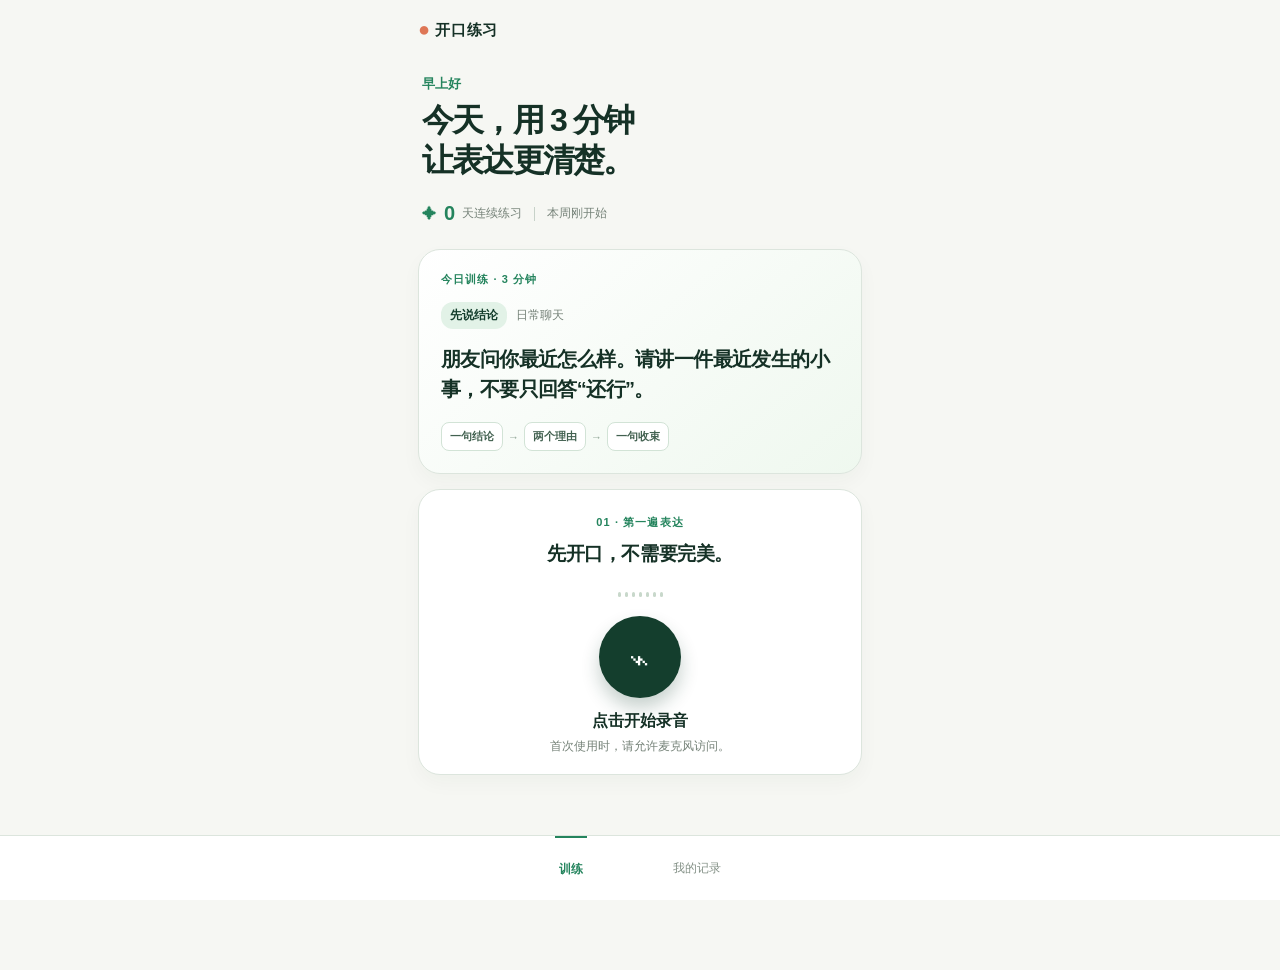
==== mobile-coach/index.html @ 358c885b "Deploy mobile speaking coach PWA" ====
<!doctype html>
<html lang="zh-CN">
  <head>
    <meta charset="UTF-8" />
    <meta name="viewport" content="width=device-width, initial-scale=1, viewport-fit=cover" />
    <meta name="theme-color" content="#143e2d" />
    <meta name="apple-mobile-web-app-capable" content="yes" />
    <meta name="apple-mobile-web-app-status-bar-style" content="black-translucent" />
    <meta name="apple-mobile-web-app-title" content="开口练习" />
    <link rel="manifest" href="manifest.webmanifest" />
    <link rel="apple-touch-icon" href="icon.svg" />
    <link rel="stylesheet" href="styles.css?v=2" />
    <title>开口练习</title>
  </head>
  <body>
    <main class="app-shell">
      <header class="top">
        <div class="brand"><span>●</span> 开口练习</div>
        <button class="install" id="installButton" type="button" hidden>添加到桌面</button>
      </header>

      <section class="welcome">
        <p id="greeting">晚上好</p>
        <h1>今天，用 3 分钟<br />让表达更清楚。</h1>
        <div class="streak-card"><span>✦</span><strong id="streak">0</strong><small>天连续练习</small><i></i><b id="weekProgress">本周刚开始</b></div>
      </section>

      <section class="today-card">
        <div class="eyebrow">今日训练 · 3 分钟</div>
        <div class="skill-row"><span class="skill-tag" id="focusTag">先说结论</span><span id="scenario">日常聊天</span></div>
        <h2 id="question">朋友问你最近怎么样。请讲一件最近发生的小事，不要只回答“还行”。</h2>
        <div class="formula"><b>一句结论</b><span>→</span><b>两个理由</b><span>→</span><b>一句收束</b></div>
      </section>

      <section class="record-card" id="recordCard">
        <p class="step">01 · 第一遍表达</p>
        <p class="record-tip" id="recordTip">先开口，不需要完美。</p>
        <div class="wave" id="wave" aria-label="麦克风输入"><i></i><i></i><i></i><i></i><i></i><i></i><i></i></div>
        <button class="mic-button" id="recordButton" type="button" aria-label="开始录音" aria-pressed="false"><span id="micIcon">⌁</span></button>
        <p class="record-label" id="recordLabel">点击开始录音</p>
        <p class="record-status" id="recordStatus">首次使用时，请允许麦克风访问。</p>
        <audio id="audio" controls hidden></audio>
      </section>

      <section class="transcript-card" id="transcriptCard" hidden>
        <div class="section-title"><div><p class="step">02 · 自动转文字</p><h3>这是你刚才的表达</h3></div><span id="transcriptState">识别中</span></div>
        <textarea id="transcript" rows="7" placeholder="语音转写会出现在这里。你也可以直接修改。"></textarea>
        <button class="feedback-button" id="feedbackButton" type="button">给我一个改进点</button>
      </section>

      <section class="feedback-card" id="feedbackCard" hidden>
        <p class="step">03 · 本轮只改一件事</p>
        <h3 id="feedbackTitle"></h3>
        <p id="feedbackText"></p>
        <button class="retry-button" id="retryButton" type="button">带着这个目标，再说一遍</button>
      </section>

      <section class="history-card" id="historyCard" hidden>
        <div class="section-title"><div><p class="step">练习回顾</p><h3>我的记录</h3></div><span id="historyCount">0 次</span></div>
        <div id="historyList" class="history-list"></div>
      </section>

      <section class="bottom-space"></section>
    </main>
    <nav class="bottom-nav"><button class="active" id="trainingButton">训练</button><button id="historyButton">我的记录</button></nav>
    <script src="app.js?v=2"></script>
  </body>
</html>
---- mobile-coach/styles.css ----
:root { --ink:#153126; --deep:#143e2d; --green:#24845d; --mint:#e2f2e7; --paper:#f6f7f3; --muted:#758278; --line:#dce5dd; font-family:-apple-system,BlinkMacSystemFont,"PingFang SC","Noto Sans SC",sans-serif; color:var(--ink); background:var(--paper); }
*{box-sizing:border-box} body{margin:0;background:var(--paper)} button,textarea{font:inherit}.app-shell{width:min(100%,480px);margin:0 auto;padding:calc(18px + env(safe-area-inset-top)) 18px 105px}.top{display:flex;align-items:center;justify-content:space-between}.brand{font-weight:750;font-size:15px;letter-spacing:.04em}.brand span{color:#de7655;font-size:20px;vertical-align:-1px}.install{border:1px solid #b6cfbf;border-radius:18px;background:white;color:var(--deep);font-size:12px;font-weight:700;padding:7px 10px}.welcome{padding:34px 4px 24px}.welcome p{margin:0 0 8px;color:var(--green);font-size:13px;font-weight:700}.welcome h1{font-size:32px;letter-spacing:-.055em;line-height:1.24;margin:0;font-weight:800}.streak-card{display:flex;align-items:center;gap:7px;margin-top:22px;color:var(--green);font-size:15px}.streak-card strong{font-size:20px}.streak-card small{color:var(--muted);font-size:12px}.streak-card i{height:14px;border-left:1px solid #c7d2c9;margin:0 5px}.streak-card b{color:var(--muted);font-size:12px;font-weight:500}.today-card,.record-card,.transcript-card,.feedback-card{border:1px solid var(--line);border-radius:22px;background:#fff;box-shadow:0 8px 20px rgba(24,47,33,.035)}.today-card{padding:22px;margin-bottom:15px;background:linear-gradient(140deg,#fff 0%,#eff8ef 100%)}.eyebrow,.step{margin:0;color:var(--green);font-size:11px;font-weight:800;letter-spacing:.1em}.skill-row{display:flex;gap:9px;align-items:center;margin:15px 0}.skill-row>span:last-child{font-size:12px;color:var(--muted)}.skill-tag{background:var(--mint);color:var(--deep);border-radius:12px;padding:5px 9px;font-size:12px;font-weight:750}.today-card h2{font-size:20px;line-height:1.5;letter-spacing:-.03em;margin:0}.formula{display:flex;align-items:center;gap:5px;flex-wrap:wrap;margin-top:18px;color:#426150;font-size:11px}.formula b{background:#fff;border:1px solid #d2e3d6;padding:6px 8px;border-radius:8px}.formula span{color:#91a697}.record-card{padding:25px 20px 18px;text-align:center}.record-tip{margin:11px 0 8px;font-size:19px;font-weight:750;letter-spacing:-.025em}.wave{height:31px;display:flex;justify-content:center;align-items:center;gap:4px;margin:12px 0 6px}.wave i{display:block;background:#c8d8cb;width:3px;height:5px;border-radius:4px;transition:height .08s,background .08s}.wave.listening i{background:#4ca67a}.wave.listening i:nth-child(2n){height:18px}.wave.listening i:nth-child(3n){height:28px}.mic-button{width:82px;height:82px;border:0;border-radius:50%;background:var(--deep);color:#fff;box-shadow:0 10px 18px rgba(20,62,45,.24);font-size:37px;line-height:1}.mic-button.recording{background:#bc563e;animation:pulse 1.3s infinite}.record-label{font-weight:750;margin:13px 0 5px}.record-status{font-size:12px;line-height:1.55;color:var(--muted);margin:0 auto;max-width:280px}.record-card audio{width:100%;margin-top:16px}.transcript-card,.feedback-card{margin-top:15px;padding:20px}.section-title{display:flex;justify-content:space-between;align-items:flex-start}.section-title h3,.feedback-card h3{font-size:19px;letter-spacing:-.03em;margin:7px 0 15px}.section-title>span{background:#fff1d7;color:#876123;font-size:11px;border-radius:11px;padding:5px 7px}.transcript-card textarea{width:100%;border:1px solid #cddbd0;border-radius:12px;padding:13px;background:#fbfdfb;color:var(--ink);line-height:1.65;resize:none}.feedback-button,.retry-button{width:100%;border:0;border-radius:12px;background:var(--green);color:white;padding:14px;margin-top:12px;font-weight:800}.feedback-card{background:var(--deep);border-color:var(--deep);color:white}.feedback-card .step{color:#a6dab7}.feedback-card h3{margin-top:9px}.feedback-card p:last-of-type{color:#d3e5d9;font-size:14px;line-height:1.7;margin-bottom:0}.retry-button{background:#fff;color:var(--deep)}.bottom-nav{position:fixed;bottom:0;left:0;right:0;height:calc(65px + env(safe-area-inset-bottom));padding-bottom:env(safe-area-inset-bottom);background:rgba(255,255,255,.94);backdrop-filter:blur(12px);border-top:1px solid var(--line);display:flex;justify-content:center;gap:82px;z-index:5}.bottom-nav button{border:0;background:transparent;color:#849187;padding:0 4px;font-size:12px}.bottom-nav button.active{color:var(--green);font-weight:800;border-top:2px solid var(--green)}.bottom-space{height:20px}@keyframes pulse{50%{box-shadow:0 0 0 11px rgba(188,86,62,.15)}}
/* History panel and mobile safe-area refinements */
.history-card{margin-top:15px;padding:20px;border:1px solid var(--line);border-radius:22px;background:#fff;box-shadow:0 8px 20px rgba(24,47,33,.035)}
.history-card h3{font-size:19px;letter-spacing:-.03em;margin:7px 0 15px}
.history-card .section-title>span{background:var(--mint);color:var(--green);font-size:11px;border-radius:11px;padding:5px 7px}
.history-list{display:grid;gap:10px}.history-item{border:1px solid #e2ebe3;border-radius:14px;padding:12px 13px;background:#fbfdfb}
.history-item div{display:flex;justify-content:space-between;gap:10px;align-items:center}.history-item strong{font-size:13px}.history-item small{color:var(--muted);font-size:11px}
.history-item p{margin:8px 0 0;color:#587062;font-size:13px;line-height:1.5;display:-webkit-box;-webkit-line-clamp:2;-webkit-box-orient:vertical;overflow:hidden}.empty-history{color:var(--muted);font-size:13px;line-height:1.6;margin:0}
.bottom-nav button{min-height:44px}.bottom-space{height:90px}
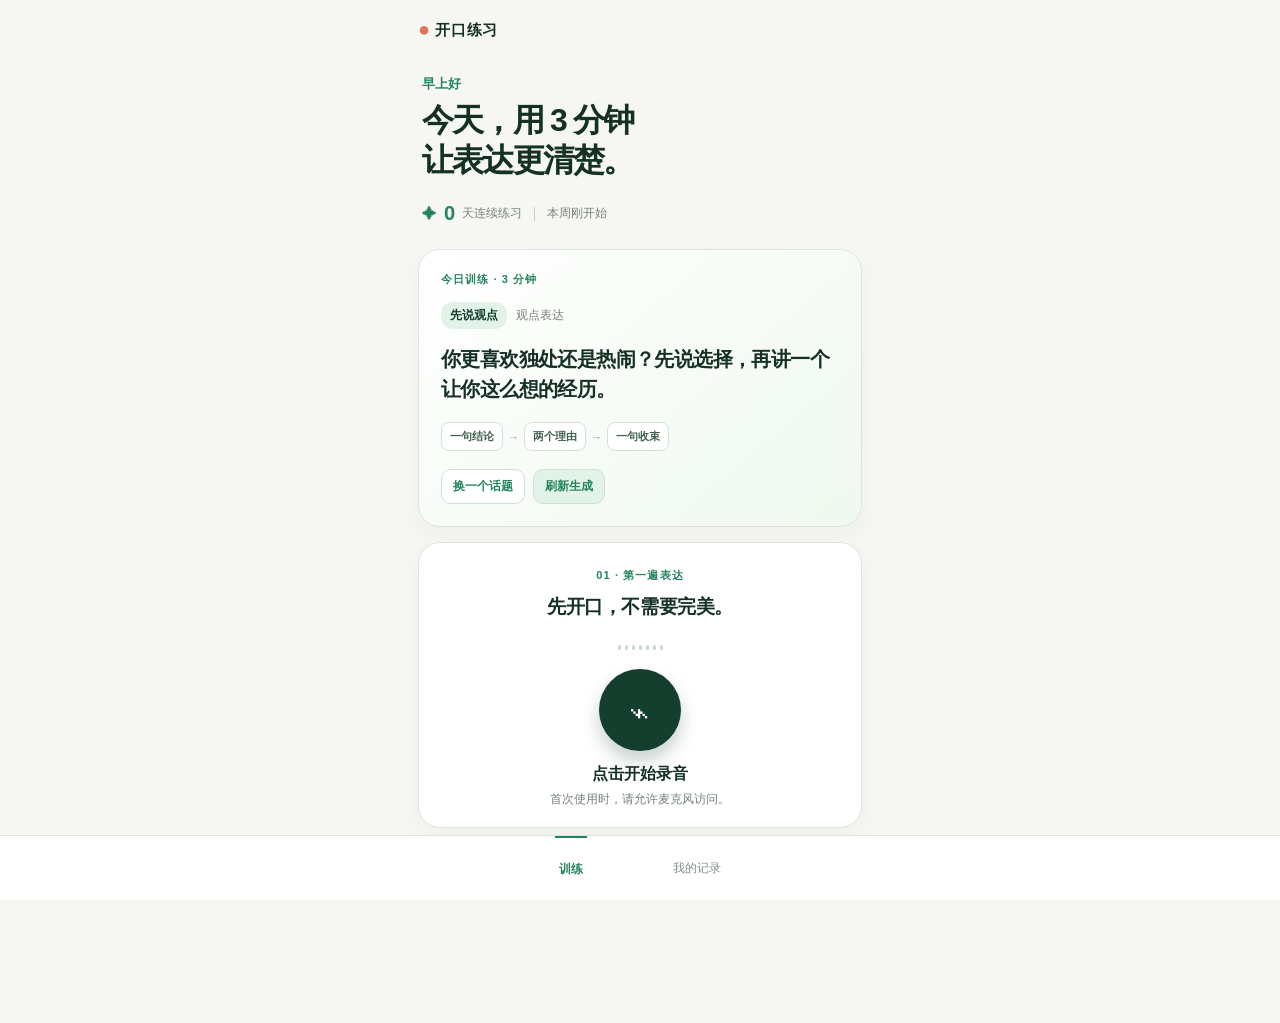
==== commit 80101733: "Fix recording duration and refresh PWA assets" ====
--- a/mobile-coach/index.html
+++ b/mobile-coach/index.html
@@ -9,7 +9,7 @@
     <meta name="apple-mobile-web-app-title" content="开口练习" />
     <link rel="manifest" href="manifest.webmanifest" />
     <link rel="apple-touch-icon" href="icon.svg" />
-    <link rel="stylesheet" href="styles.css?v=2" />
+    <link rel="stylesheet" href="styles.css?v=3" />
     <title>开口练习</title>
   </head>
   <body>
@@ -30,6 +30,7 @@
         <div class="skill-row"><span class="skill-tag" id="focusTag">先说结论</span><span id="scenario">日常聊天</span></div>
         <h2 id="question">朋友问你最近怎么样。请讲一件最近发生的小事，不要只回答“还行”。</h2>
         <div class="formula"><b>一句结论</b><span>→</span><b>两个理由</b><span>→</span><b>一句收束</b></div>
+        <div class="topic-actions"><button id="topicButton" type="button">换一个话题</button><button id="refreshButton" type="button">刷新生成</button></div>
       </section>
 
       <section class="record-card" id="recordCard">
@@ -63,6 +64,6 @@
       <section class="bottom-space"></section>
     </main>
     <nav class="bottom-nav"><button class="active" id="trainingButton">训练</button><button id="historyButton">我的记录</button></nav>
-    <script src="app.js?v=2"></script>
+    <script src="app.js?v=4"></script>
   </body>
 </html>
--- a/mobile-coach/styles.css
+++ b/mobile-coach/styles.css
@@ -8,3 +8,4 @@
 .history-item div{display:flex;justify-content:space-between;gap:10px;align-items:center}.history-item strong{font-size:13px}.history-item small{color:var(--muted);font-size:11px}
 .history-item p{margin:8px 0 0;color:#587062;font-size:13px;line-height:1.5;display:-webkit-box;-webkit-line-clamp:2;-webkit-box-orient:vertical;overflow:hidden}.empty-history{color:var(--muted);font-size:13px;line-height:1.6;margin:0}
 .bottom-nav button{min-height:44px}.bottom-space{height:90px}
+.topic-actions{display:flex;gap:8px;margin-top:18px}.topic-actions button{border:1px solid #cfe0d3;border-radius:10px;background:#fff;color:var(--green);padding:8px 11px;font-size:12px;font-weight:750}.topic-actions button:last-child{background:var(--mint)}
